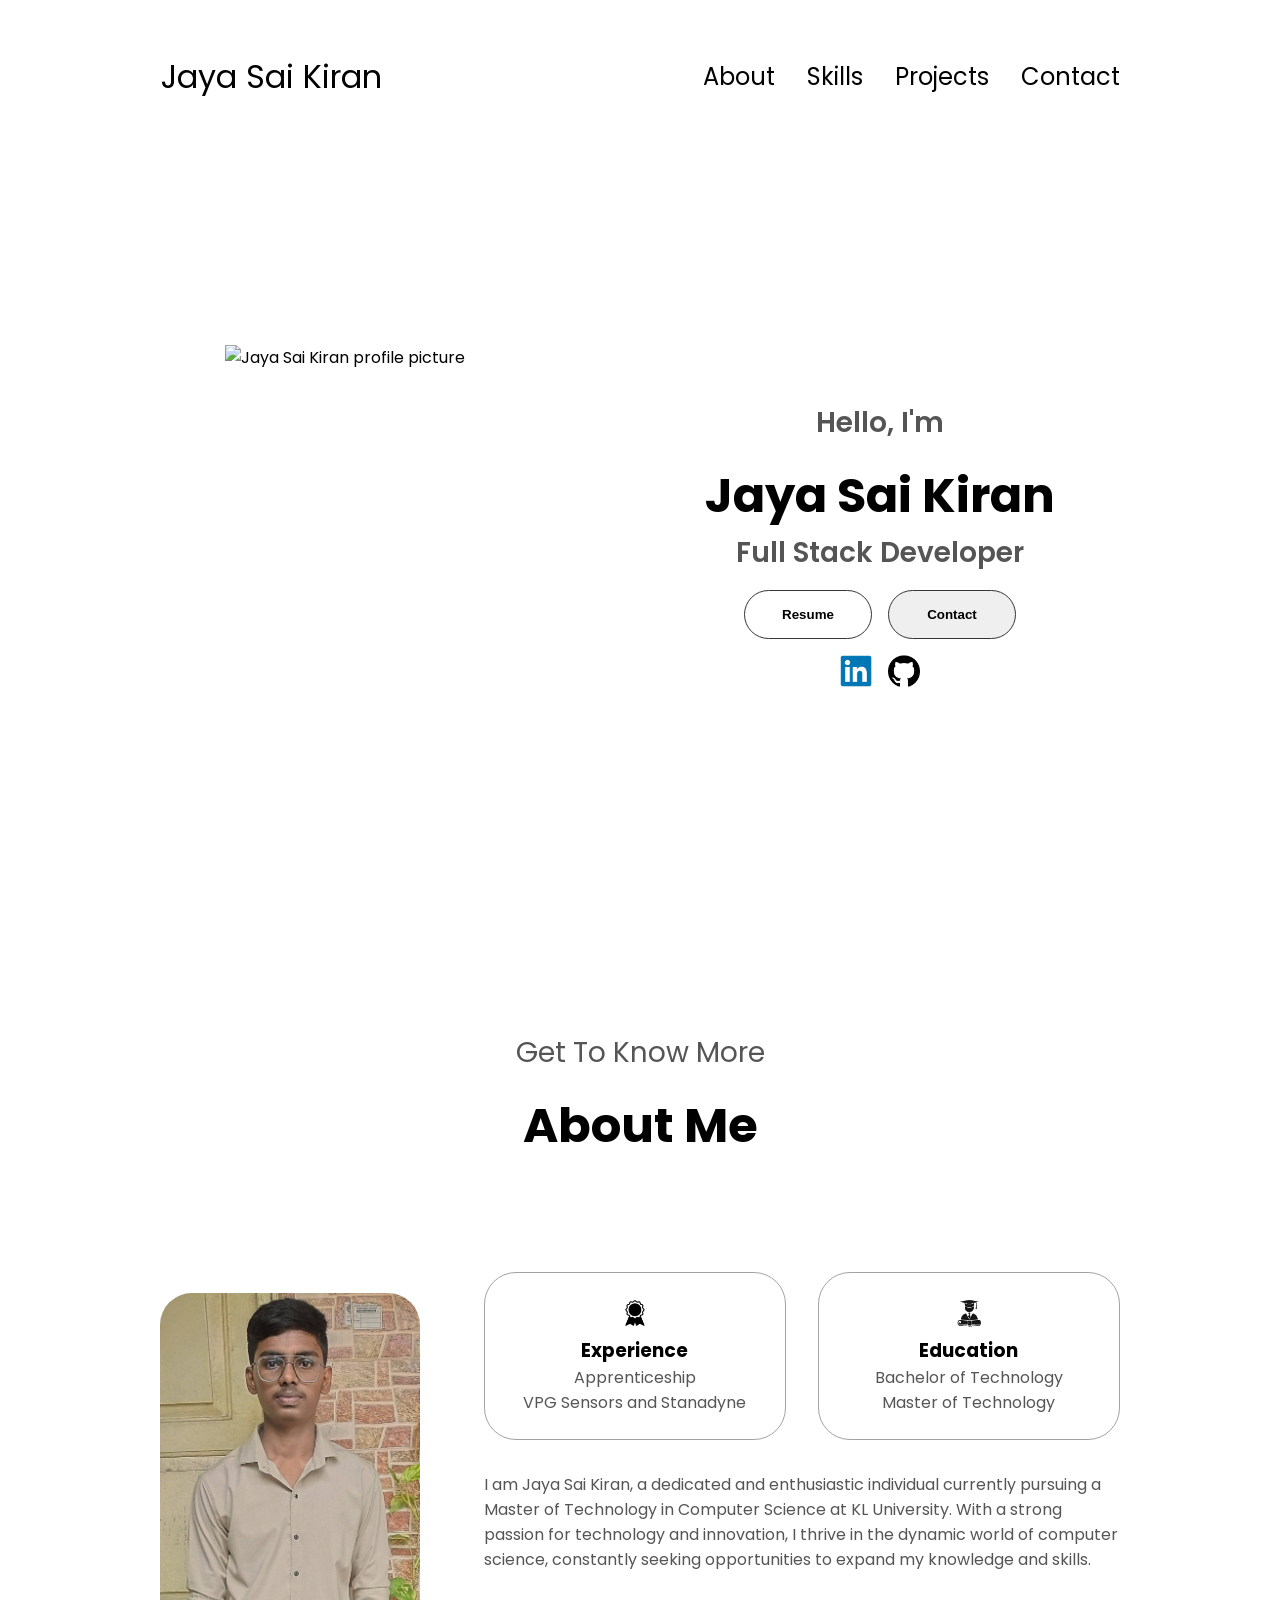
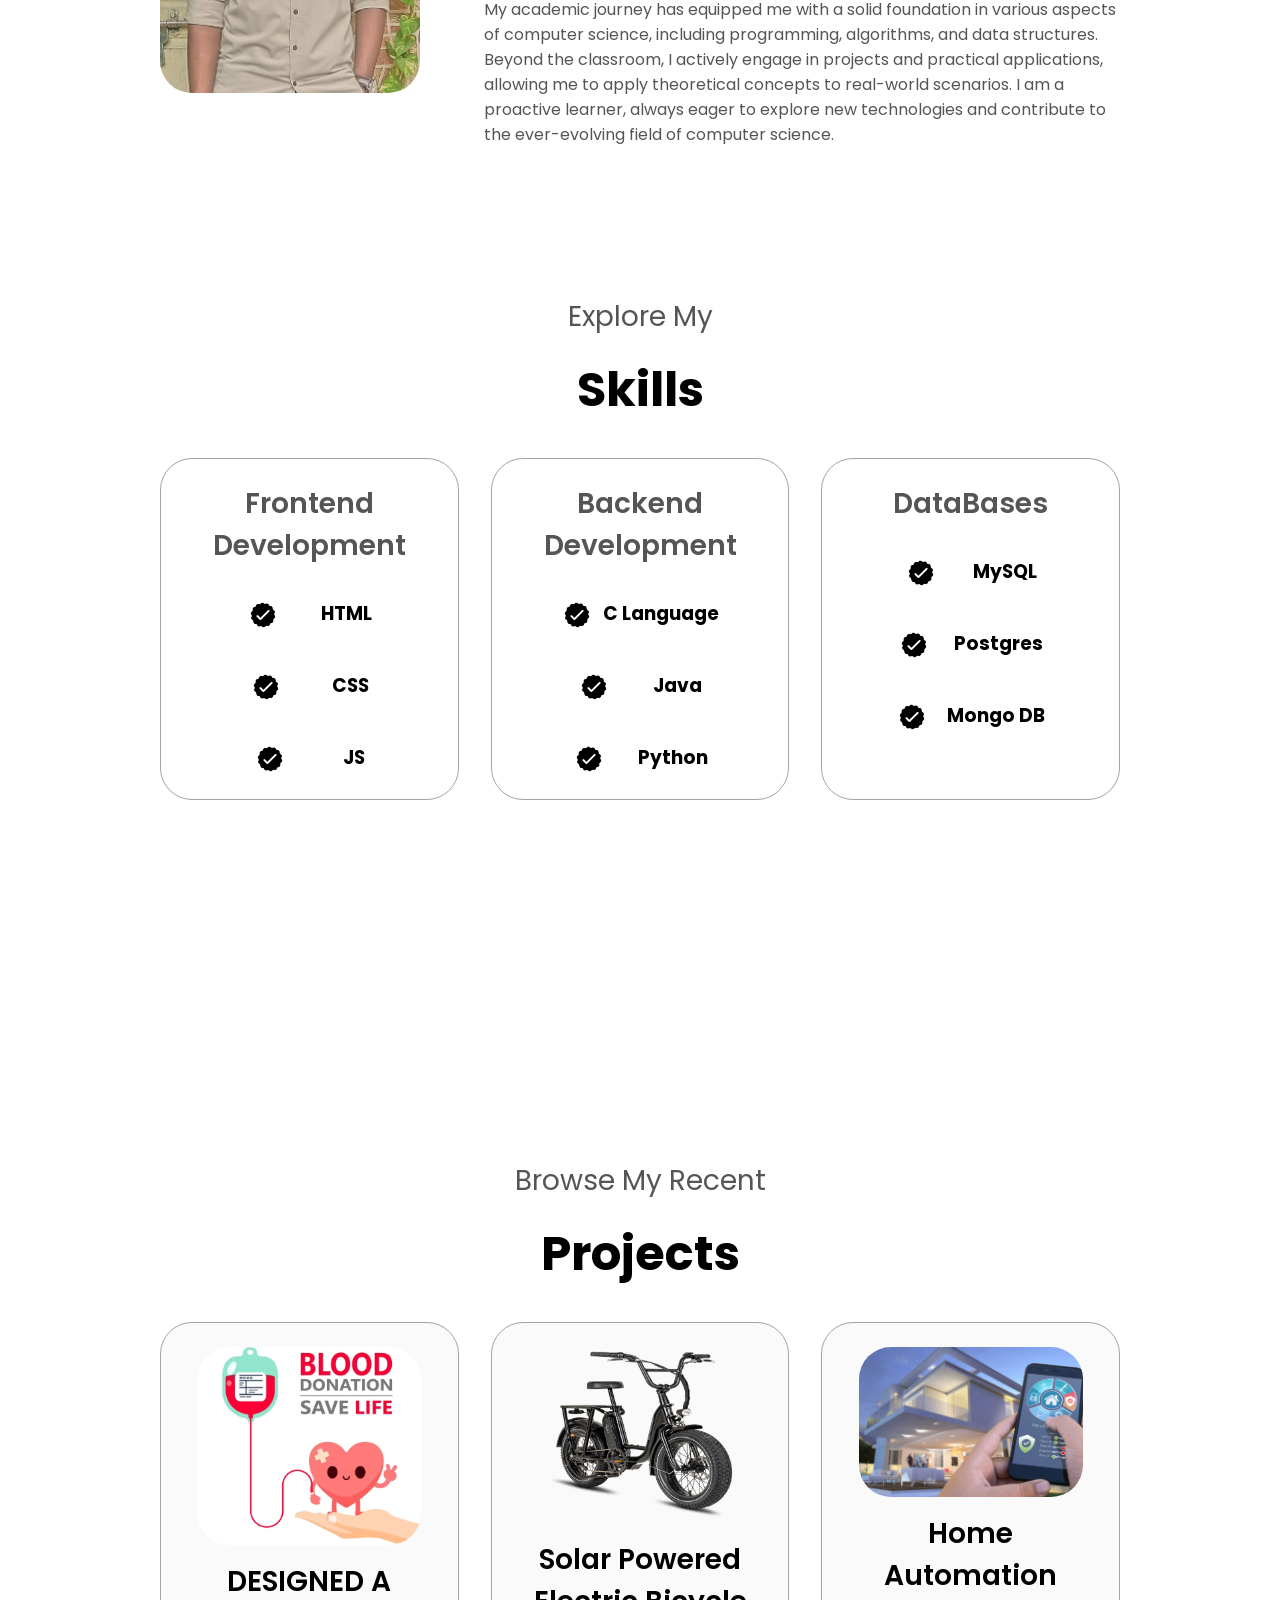
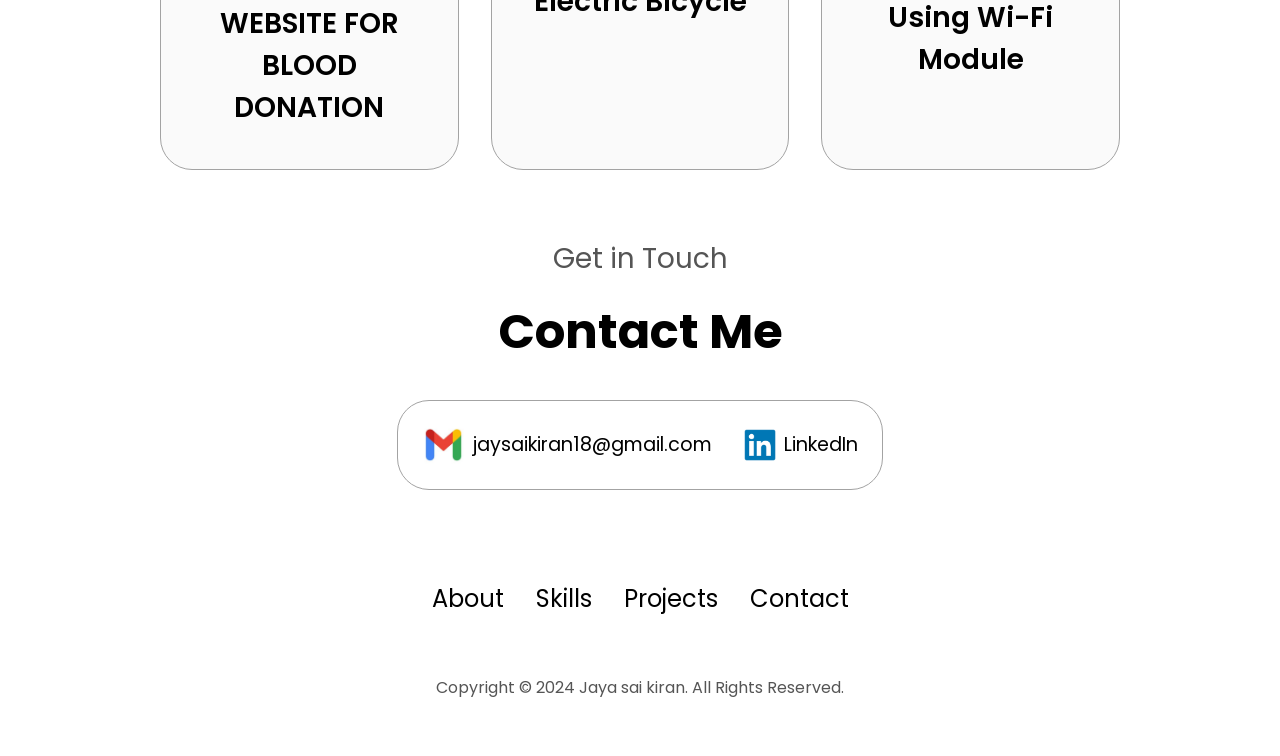
==== index.html @ 3433e90a "Add files via upload" ====
<!DOCTYPE html>
<html lang="en">
    <head>
        <meta charset="UTF-8">
        <meta name="viewport" content="width =device-width, initial-scale=1.0">
        <title>My portfolio</title>
        <link rel="stylesheet" href="style.css">
        <link rel="stylesheet" href="mediaqueries.css">
    </head>
    <body>
        <nav id="desktop-nav">
            <div class="logo">Jaya Sai Kiran</div>
            <div>
                <ul class="nav-links">
                    <li><a href="#about">About</a></li>
                    <li><a href="#skills">Skills</a></li>
                    <li><a href="#projects">Projects</a></li>
                    <li><a href="#contact">Contact</a></li>
                </ul>
            </div>
        </nav>
        <nav id="hamburger-nav">
            <div class="logo">Jaya Sai Kiran</div>
            <div class="hamburger-menu">
                <div class="hamburger-icon" onclick="toggleMenu()">
                    <span></span>
                    <span></span>
                    <span></span>
                </div>
                <div class="menu-links">
                    <li><a href="#about" onclick="toggleMenu()">About</a></li>
                    <li><a href="#skills" onclick="toggleMenu()">Skills</a></li>
                    <li><a href="#projects" onclick="toggleMenu()">Projects</a></li>
                    <li><a href="#contact" onclick="toggleMenu()">Contact</a></li>
                </div>
            </div>
        </nav>
        <section id="profile">
            <div class="section__pic-container">
                <img src="./assets/profile-pic.jpg" alt="Jaya Sai Kiran profile picture">
            </div>
            <div class="section__text">
                <p class="section__text__p1">Hello, I'm</p>
                <h1 class="title">Jaya Sai Kiran</h1>
                <p class="section__text__p2">Full Stack Developer</p>
                <div class="btn-container">
                    <button class="btn btn-color-2" onclick="window.open('./assets/Resume.pdf')">Resume</button>
                    <button class="btn btn-color-1" onclick="location.href='./#contact'">Contact</button>
                </div>
                <div id="socials-container">
                    <img src="./assets/linkedin logo.png" alt="My LinkedIn Profile" class="icon" onclick="location.href='https://linkedin.com/in/jaya-sai-kiran-984a15196'">
                    <img src="./assets/github.png" alt="My GitHub Profile" class="icon" onclick="location.href='https://github.com/Jaya-sai-kiran'">
                </div>
            </div>
        </section>
        <section id="about">
            <p class="section__text__p1">Get To Know More</p>
            <h1 class="title">About Me</h1>
            <div class="section-container">
                <div class="section__pic-container">
                    <img src="./assets/about-pic.jpg" alt="Profile picture" class="about-pic">
                </div>
                <div class="about-details-container">
                    <div class="about-containers">
                        <div class="details-container">
                            <img src="./assets/experience.png" alt="Experience icon" class="icon">
                            <h3>Experience</h3>
                            <p>Apprenticeship<br>VPG Sensors and Stanadyne</p>
                        </div>
                        <div class="details-container">
                            <img src="./assets/education.png" alt="Education icon" class="icon">
                            <h3>Education</h3>
                            <p>Bachelor of Technology<br />Master of Technology</p>
                        </div>
                    </div>
                    <div class="text-container">
                        <p>
                            I am Jaya Sai Kiran, a dedicated and enthusiastic individual currently pursuing a Master of Technology in Computer Science at KL University. 
                            With a strong passion for technology and innovation, I thrive in the dynamic world of computer science, constantly seeking opportunities to expand my knowledge and skills.<br> <br>
                            My academic journey has equipped me with a solid foundation in various aspects of computer science, including programming, algorithms, and data structures. 
                            Beyond the classroom, I actively engage in projects and practical applications, allowing me to apply theoretical concepts to real-world scenarios. 
                            I am a proactive learner, always eager to explore new technologies and contribute to the ever-evolving field of computer science.
                        </p>
                    </div>
                </div>
            </div>
        </section>
        <section id="skills">
            <p class="section__text__p1">Explore My</p>
            <h1 class="title">Skills</h1>
            <div class="experience-details-container">
                <div class="about-containers">
                    <div class="details-container">
                        <h2 class="experience-sub-title">Frontend Development</h2>
                        <div class="article-container">
                            <article>
                                <img src="./assets/checkmark.png" alt="Experience icon" class="icon">
                                <div>
                                    <h3>HTML</h3>
                                </div>
                            </article>
                            <article>
                                <img src="./assets/checkmark.png" alt="Experience icon" class="icon">
                                <div>
                                    <h3>CSS</h3>
                                </div>
                            </article>
                            <article>
                                <img src="./assets/checkmark.png" alt="Experience icon" class="icon">
                                <div>
                                    <h3>JS</h3>
                                </div>
                            </article>
                        </div>
                    </div>
                    <div class="details-container">
                        <h2 class="experience-sub-title">Backend Development</h2>
                        <div class="article-container">
                            <article>
                                <img src="./assets/checkmark.png" alt="Experience icon" class="icon">
                                <div>
                                    <h3>C Language</h3>
                                </div>
                            </article>
                            <article>
                                <img src="./assets/checkmark.png" alt="Experience icon" class="icon">
                                <div>
                                    <h3>Java</h3>
                                </div>
                            </article>
                            <article>
                                <img src="./assets/checkmark.png" alt="Experience icon" class="icon">
                                <div>
                                    <h3>Python</h3>
                                </div>
                            </article>
                        </div>
                    </div>
                    <div class="details-container">
                        <h2 class="experience-sub-title">DataBases</h2>
                        <div class="article-container">
                            <article>
                                <img src="./assets/checkmark.png" alt="Experience icon" class="icon">
                                <div>
                                    <h3>MySQL</h3>
                                </div>
                            </article>
                            <article>
                                <img src="./assets/checkmark.png" alt="Experience icon" class="icon">
                                <div>
                                    <h3>Postgres</h3>
                                </div>
                            </article>
                            <article>
                                <img src="./assets/checkmark.png" alt="Experience icon" class="icon">
                                <div>
                                    <h3>Mongo DB</h3>
                                </div>
                            </article>
                        </div>
                    </div>
                </div>
            </div>
        </section>
        <section id="projects">
            <p class="section__text__p1">Browse My Recent</p>
            <h1 class="title">Projects</h1>
            <div class="experience-details-container">
                <div class="about-containers">
                    <div class="details-container color-container">
                        <div class="article-container">
                            <img src="./assets/project-1.png" alt="Project 1" class="project-img">
                        </div>
                        <h2 class="experience-sub-title project-title">DESIGNED A WEBSITE FOR BLOOD DONATION</h2>
                    </div>
                        <div class="details-container color-container">
                            <div class="article-container">
                                <img src="./assets/project-2.png" alt="Project 2" class="project-img">
                            </div>
                            <h2 class="experience-sub-title project-title">Solar Powered Electric Bicycle</h2>
                            <!--<div class="btn-container">
                                <button class="btn btn-color-2 project-btn" onclick="location.href='https://github.com/'">Github</button>
                                <button class="btn btn-color-2 project-btn" onclick="location.href='https://github.com/'">Live Demo</button>
                            </div>-->
                        </div>
                    <div class="details-container color-container">
                        <div class="article-container">
                            <img src="./assets/project-3.jpg" alt="Project 3" class="project-img">
                        </div>
                        <h2 class="experience-sub-title project-title">Home Automation Using Wi-Fi Module</h2>
                        </div>
                    </div>
                </div>
            </div>
            <!--<img src="./assets/arrow.png" alt="Arrow icon" class="icon arrow" onclick="location.href='./#contact'">-->
        </section>
        <section id="contact">
            <p class="section__text__p1">Get in Touch</p>
            <h1 class="title">Contact Me</h1>
            <div class="contact-info-upper-container">
              <div class="contact-info-container">
                <img src="./assets/email.jpeg" alt="Email icon" class="icon contact-icon email-icon">
                <p><a href="mailto:jaysaikiran18@gmail.com">jaysaikiran18@gmail.com</a></p>
              </div>
              <div class="contact-info-container">
                <img src="./assets/linkedin logo.png" alt="LinkedIn icon" class="icon contact-icon">
                <p><a href="https://linkedin.com/in/jaya-sai-kiran-984a15196">LinkedIn</a></p>
              </div>
            </div>
        </section>
        <footer>
            <nav>
              <div class="nav-links-container">
                <ul class="nav-links">
                  <li><a href="#about">About</a></li>
                  <li><a href="#skills">Skills</a></li>
                  <li><a href="#projects">Projects</a></li>
                  <li><a href="#contact">Contact</a></li>
                </ul>
              </div>
            </nav>
            <p>Copyright &#169; 2024 Jaya sai kiran. All Rights Reserved.</p>
        </footer>
        <script src="script.js"></script>
    </body>
</html>
---- style.css ----
@import url('https://fonts.googleapis.com/css2?family=Poppins:wght@300;400;500;600&display=swap');

* {
    margin: 0;
    padding: 0;
}

body {
    font-family:'Poppins', sans-serif;
}

html{
    scroll-behavior:smooth;
}

p{
    color: rgb(85,85,85);
}

a, .btn{
    transition: all 300ms ease;
}

nav, .nav-links {
    display: flex;
}

nav {
    justify-content: space-around;
    align-items: center;
    height: 17vh;
}

.nav-links {
    gap: 2rem;
    list-style: none;
    font-size: 1.5rem;
}

a{
    color: black;
    text-decoration: none;
    text-decoration-color: white;
}

a:hover{
    color: gray;
    text-decoration: underline;
    text-underline-offset: 1rem;
    text-decoration-color: rgb(181,181,181);
}

.logo{
    font-size: 2rem;
}

.logo:hover{
     cursor: default;
}

#hamburger-nav{
    display: none;
}

.hamburger-menu{
    position: relative;
    display: inline-block;
}

.hamburger-icon {
    display: flex;
    flex-direction: column;
    justify-content: space-between;
    height: 24px;
    width: 30px;
    cursor: pointer;
}

.hamburger-icon span{
    width: 100%;
    height: 2px;
    background-color: black;
    transition: all 0.3 ease-in-out;
}

.menu-links{
    position: absolute;
    top: 100%;
    right: 0;
    background-color: white;
    width: fit-content;
    max-height: 0;
    overflow: hidden;
    transition: all 0.3 ease-in-out;
}

.menu-links a{
    display: block;
    padding: 10px;
    text-align: center;
    font-size: 1.5rem;
    color: black;
    text-decoration: none;
    transition: all 0.3 ease-in-out;
}

.menu-links li{
    list-style: none;
}

.menu-links.open{
    max-height: 300px;
}

.hamburger-icon.open span:first-child{
    transform: rotate(45deg) translate(10px, 5px);
}
.hamburger-icon.open span:nth-child(2){
    opacity: 0;
}

.hamburger-icon.open span:last-child{
    transform: rotate(-45deg) translate(10px, -5px);
}

.hamburger-icon span:first-child{
    transform: none;
}

.hamburger-icon span:first-child{
    opacity: 1;
}
.hamburger-icon span:first-child{
    transform: none;
}


/*SECTION*/

section {
    padding-top: 4vh;
    height: 96vh;
    margin: 0 10rem;
    box-sizing: border-box;
    min-height: fit-content;
}

.section-container {
    display: flex;
}


/*profile section*/

#profile {
    display: flex;
    justify-content: center;
    gap: 5rem;
    height: 80vh;
}

.section__pic-container {
    display: flex;
    height: 400px;
    width: 400px;
    margin: auto 0;
}

/*section__text*/
.section__text {
    align-self: center;
    text-align: center;
}

.section__text {
    font-weight: 600;
}

.section__text__p1 {
    text-align: center;
}

.section__text__p1 {
    font-size: 1.75rem;
    margin-bottom: 1rem;
}

.section__text__p2 {
    font-size: 1.75rem;
    margin-bottom: 1rem;
}

.title {
    font-size: 3rem;
    text-align: center;
}

#socials-container {
    display: flex;
    justify-content: center;
    margin-top: 1rem;
    gap: 1rem;
}

/*icons*/

.icon {
    cursor: pointer;
    height: 2rem;
}

/*buttons*/

.btn-container {
    display: flex;
    justify-content: center;
    gap: 1rem;
}

.btn {
    font-weight: 600;
    transition: all 300ms ease;
    padding:  1rem;
    width: 8rem;
    border-radius: 2rem;
}

.btn-color-1, .btn-color-2 {
    border: rgb(53,53,53) 0.1rem solid;
}

.btn-color-1:hover, .btn-color-2:hover {
    cursor: pointer;
}

.btn-color-1:hover, .btn-color-2:hover{
    border: rgb(53,53,53);
    color: white;
}

.btn-color-1:hover, .btn-color-2:hover {
    background: rgb(0,0,0);
} 

.btn-color-2 {
    background: none;
}

.btn-color-2:hover {
    border: rgb(255,255,255) 0.1rem solid;
}

.btn-container {
    gap: 1rem;
}

/* ABOUT SECTION */

#about {
  position: relative;
}

.about-containers {
  gap: 2rem;
  margin-bottom: 2rem;
  margin-top: 2rem;
}

.about-details-container {
  justify-content: center;
  flex-direction: column;
}

.about-containers,
.about-details-container {
  display: flex;
}

.about-pic {
  border-radius: 2rem;
}

.arrow {
  position: absolute;
  right: -5rem;
  bottom: 2.5rem;
}

.details-container {
  padding: 1.5rem;
  flex: 1;
  background: white;
  border-radius: 2rem;
  border: rgb(53, 53, 53) 0.1rem solid;
  border-color: rgb(163, 163, 163);
  text-align: center;
}

.section-container {
  gap: 4rem;
  height: 80%;
}

.section__pic-container {
  height: 400px;
  width: 400px;
  margin: auto 0;
}

/* EXPERIENCE SECTION */

#experience {
  position: relative;
}

.experience-sub-title {
  color: rgb(85, 85, 85);
  font-weight: 600;
  font-size: 1.75rem;
  margin-bottom: 2rem;
}

.experience-details-container {
  display: flex;
  justify-content: center;
  flex-direction: column;
}

.article-container {
  display: flex;
  text-align: initial;
  flex-wrap: wrap;
  flex-direction: row;
  gap: 2.5rem;
  justify-content: space-around;
}

article {
  display: flex;
  width: 10rem;
  justify-content: space-around;
  gap: 0.5rem;
}

article .icon {
  cursor: default;
}

/* PROJECTS SECTION */

#projects {
  position: relative;
}

.color-container {
  border-color: rgb(163, 163, 163);
  background: rgb(250, 250, 250);
}

.project-img {
  border-radius: 2rem;
  width: 90%;
  height: 90%;
}

.project-title {
  margin: 1rem;
  color: black;
}

.project-btn {
  color: black;
  border-color: rgb(163, 163, 163);
}

/* CONTACT */

#contact {
  display: flex;
  justify-content: center;
  flex-direction: column;
  height: 70vh;
}

.contact-info-upper-container {
  display: flex;
  justify-content: center;
  border-radius: 2rem;
  border: rgb(53, 53, 53) 0.1rem solid;
  border-color: rgb(163, 163, 163);
  background: (250, 250, 250);
  margin: 2rem auto;
  padding: 0.5rem;
}

.contact-info-container {
  display: flex;
  align-items: center;
  justify-content: center;
  gap: 0.5rem;
  margin: 1rem;
}

.contact-info-container p {
  font-size: larger;
}

.contact-icon {
  cursor: default;
}

.email-icon {
  height: 2.5rem;
}

/* FOOTER SECTION */

footer {
  height: 26vh;
  margin: 0 1rem;
}

footer p {
  text-align: center;
}
---- mediaqueries.css ----
@media screen and (max-width: 1400px) {
    #profile {
      height: 83vh;
      margin-bottom: 6rem;
    }
    .about-containers {
      flex-wrap: wrap;
    }
    #contact,
    #projects {
      height: fit-content;
    }
  }
  
  @media screen and (max-width: 1200px) {
    #desktop-nav {
      display: none;
    }
    #hamburger-nav {
      display: flex;
    }
    #experience,
    .experience-details-container {
      margin-top: 2rem;
    }
    #profile,
    .section-container {
      display: block;
    }
    .arrow {
      display: none;
    }
    section,
    .section-container {
      height: fit-content;
    }
    section {
      margin: 0 5%;
    }
    .section__pic-container {
      width: 275px;
      height: 275px;
      margin: 0 auto 2rem;
    }
    .about-containers {
      margin-top: 0;
    }
  }
  
  @media screen and (max-width: 600px) {
    #contact,
    footer {
      height: 40vh;
    }
    #profile {
      height: 83vh;
      margin-bottom: 0;
    }
    article {
      font-size: 1rem;
    }
    footer nav {
      height: fit-content;
      margin-bottom: 2rem;
    }
    .about-containers,
    .contact-info-upper-container,
    .btn-container {
      flex-wrap: wrap;
    }
    .contact-info-container {
      margin: 0;
    }
    .contact-info-container p,
    .nav-links li a {
      font-size: 1rem;
    }
    .experience-sub-title {
      font-size: 1.25rem;
    }
    .logo {
      font-size: 1.5rem;
    }
    .nav-links {
      flex-direction: column;
      gap: 0.5rem;
      text-align: center;
    }
    .section__pic-container {
      width: auto;
      height: 46vw;
      justify-content: center;
    }
    .section__text__p2 {
      font-size: 1.25rem;
    }
    .title {
      font-size: 2rem;
    }
    .text-container {
      text-align: justify;
    }
  }
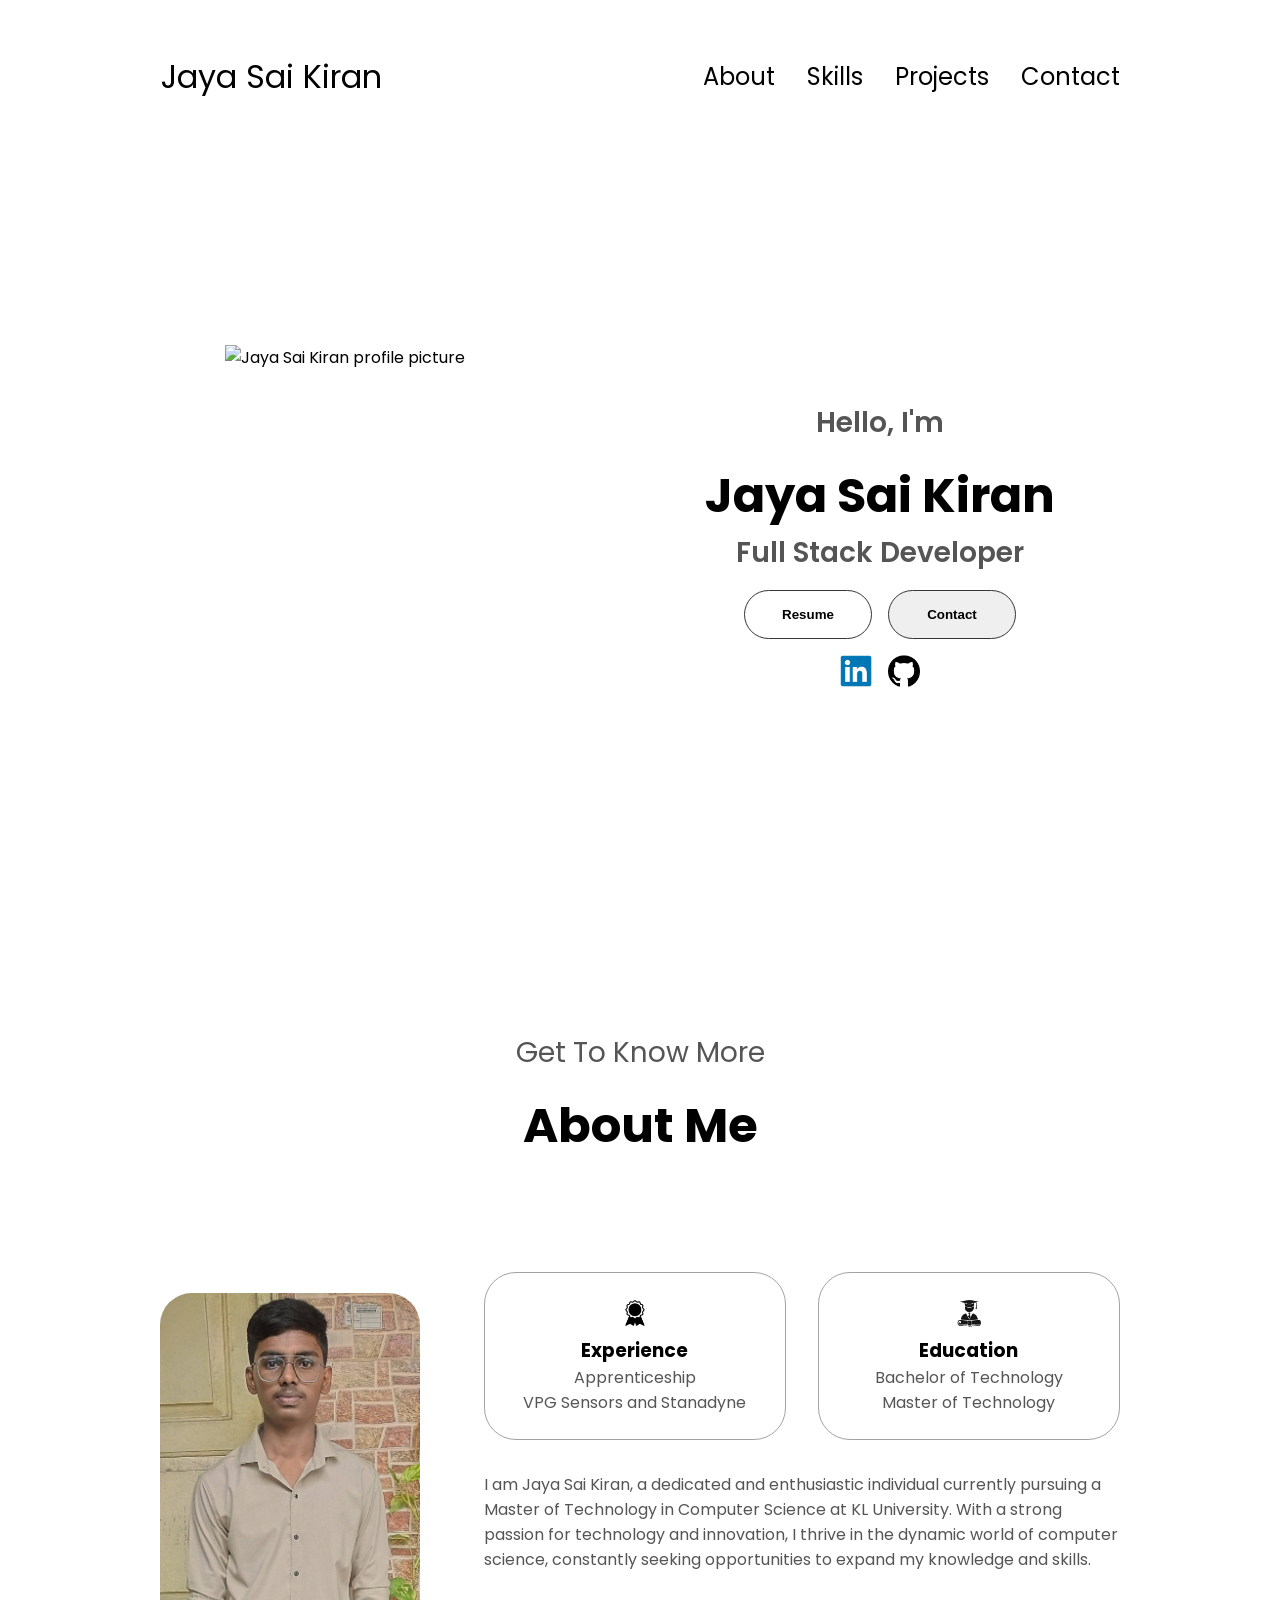
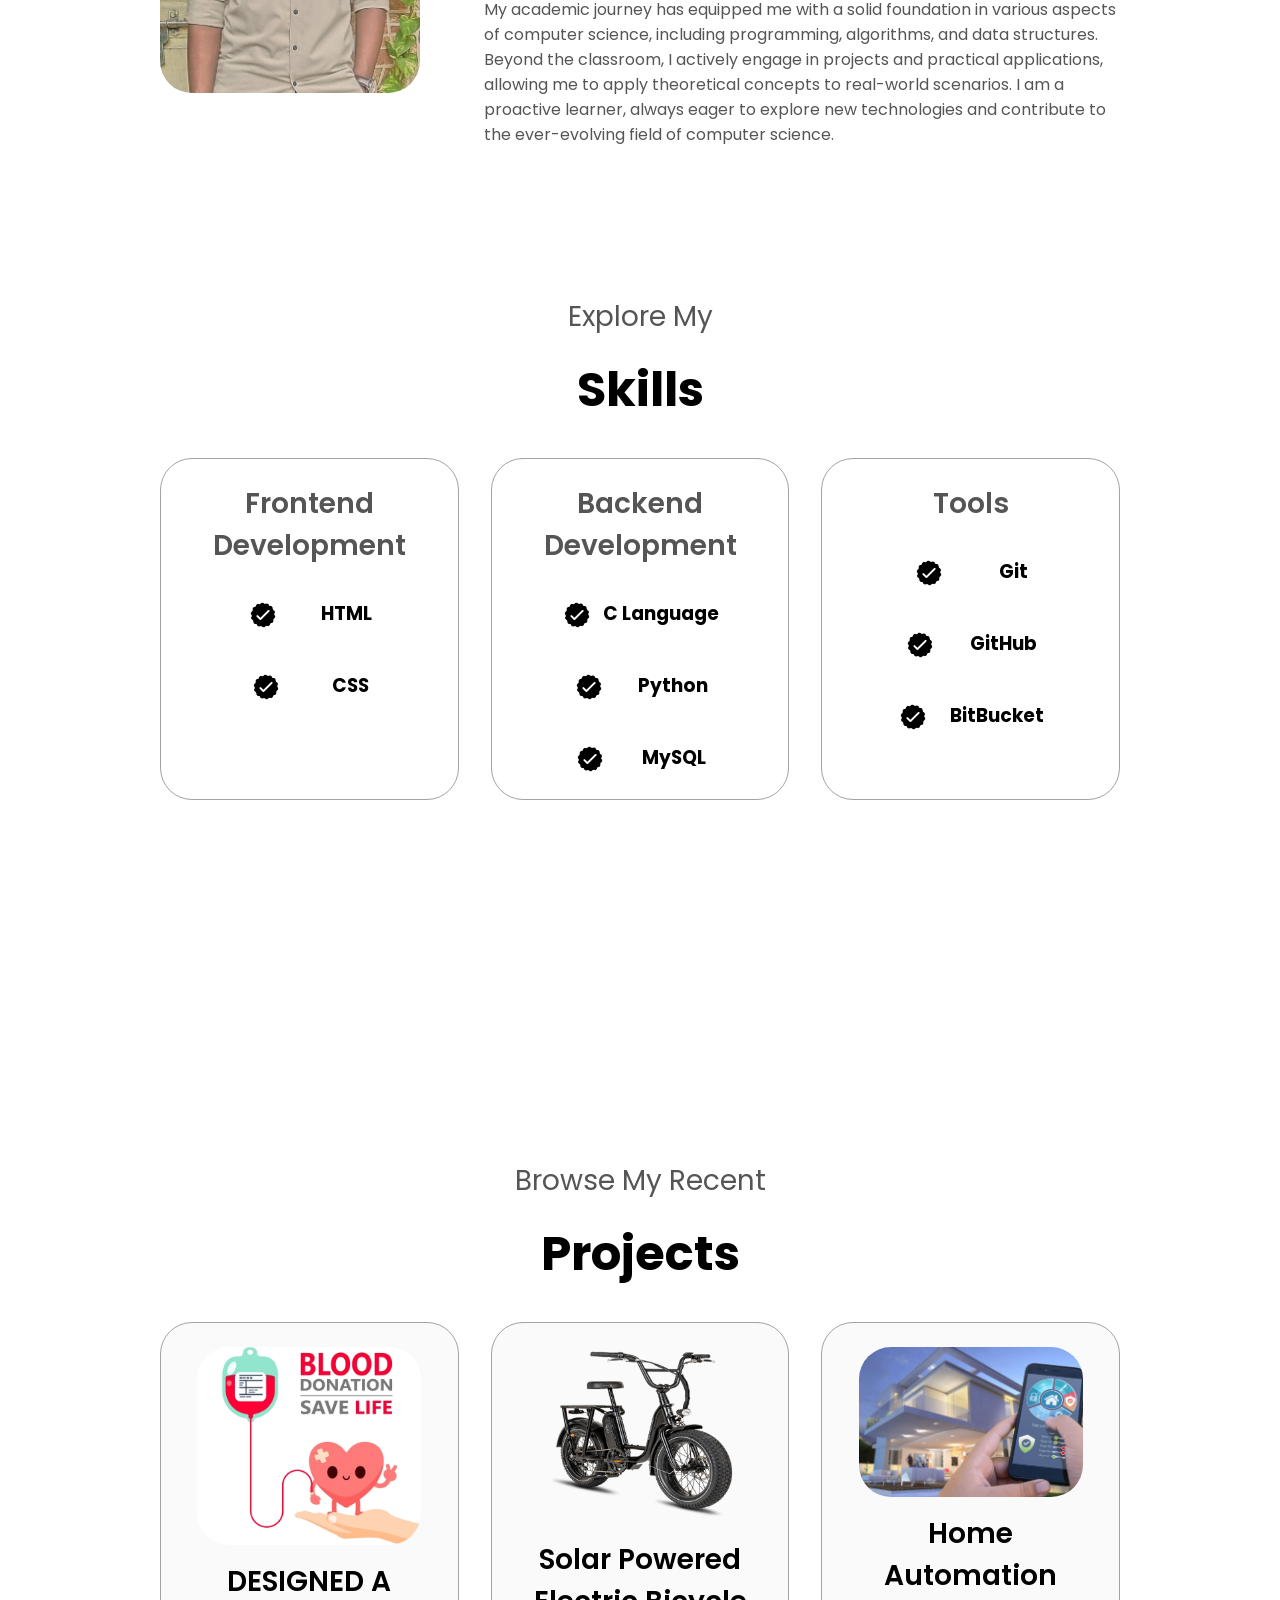
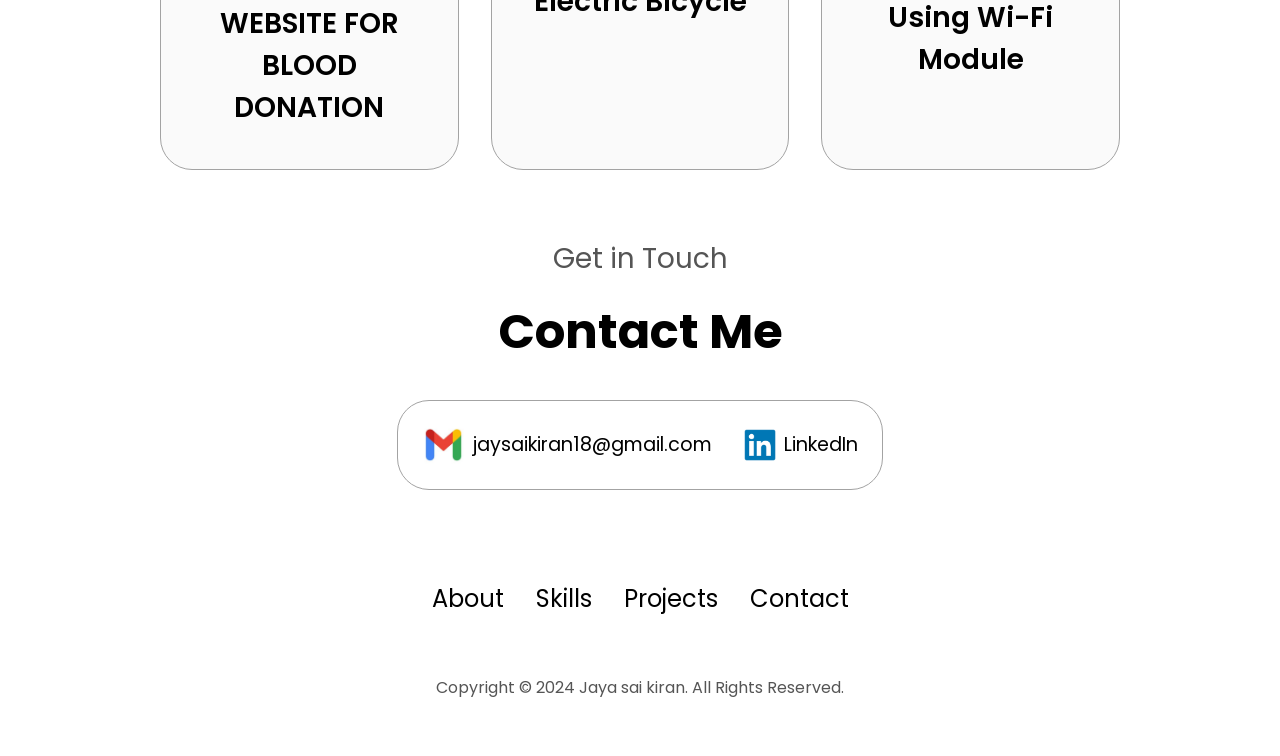
==== commit 09ddba58: "Update index.html 18-11-24" ====
--- a/index.html
+++ b/index.html
@@ -44,7 +44,7 @@
                 <h1 class="title">Jaya Sai Kiran</h1>
                 <p class="section__text__p2">Full Stack Developer</p>
                 <div class="btn-container">
-                    <button class="btn btn-color-2" onclick="window.open('./assets/Resume.pdf')">Resume</button>
+                    <button class="btn btn-color-2" onclick="window.open('https://drive.google.com/file/d/1zxvfTLR7hejyHifgnj5DDLDFXR1Vz0fy/view?usp=drive_link')">Resume</button>
                     <button class="btn btn-color-1" onclick="location.href='./#contact'">Contact</button>
                 </div>
                 <div id="socials-container">
@@ -105,12 +105,6 @@
                                     <h3>CSS</h3>
                                 </div>
                             </article>
-                            <article>
-                                <img src="./assets/checkmark.png" alt="Experience icon" class="icon">
-                                <div>
-                                    <h3>JS</h3>
-                                </div>
-                            </article>
                         </div>
                     </div>
                     <div class="details-container">
@@ -125,36 +119,36 @@
                             <article>
                                 <img src="./assets/checkmark.png" alt="Experience icon" class="icon">
                                 <div>
-                                    <h3>Java</h3>
-                                </div>
-                            </article>
-                            <article>
-                                <img src="./assets/checkmark.png" alt="Experience icon" class="icon">
-                                <div>
                                     <h3>Python</h3>
                                 </div>
                             </article>
+                            <article>
+                                <img src="./assets/checkmark.png" alt="Experience icon" class="icon">
+                                <div>
+                                    <h3>MySQL</h3>
+                                </div>
+                            </article>
                         </div>
                     </div>
                     <div class="details-container">
-                        <h2 class="experience-sub-title">DataBases</h2>
-                        <div class="article-container">
-                            <article>
-                                <img src="./assets/checkmark.png" alt="Experience icon" class="icon">
-                                <div>
-                                    <h3>MySQL</h3>
-                                </div>
-                            </article>
-                            <article>
-                                <img src="./assets/checkmark.png" alt="Experience icon" class="icon">
-                                <div>
-                                    <h3>Postgres</h3>
-                                </div>
-                            </article>
-                            <article>
-                                <img src="./assets/checkmark.png" alt="Experience icon" class="icon">
-                                <div>
-                                    <h3>Mongo DB</h3>
+                        <h2 class="experience-sub-title">Tools</h2>
+                        <div class="article-container">
+                            <article>
+                                <img src="./assets/checkmark.png" alt="Experience icon" class="icon">
+                                <div>
+                                    <h3>Git</h3>
+                                </div>
+                            </article>
+                            <article>
+                                <img src="./assets/checkmark.png" alt="Experience icon" class="icon">
+                                <div>
+                                    <h3>GitHub</h3>
+                                </div>
+                            </article>
+                            <article>
+                                <img src="./assets/checkmark.png" alt="Experience icon" class="icon">
+                                <div>
+                                    <h3>BitBucket</h3>
                                 </div>
                             </article>
                         </div>
@@ -223,4 +217,4 @@
         </footer>
         <script src="script.js"></script>
     </body>
-</html>+</html>
